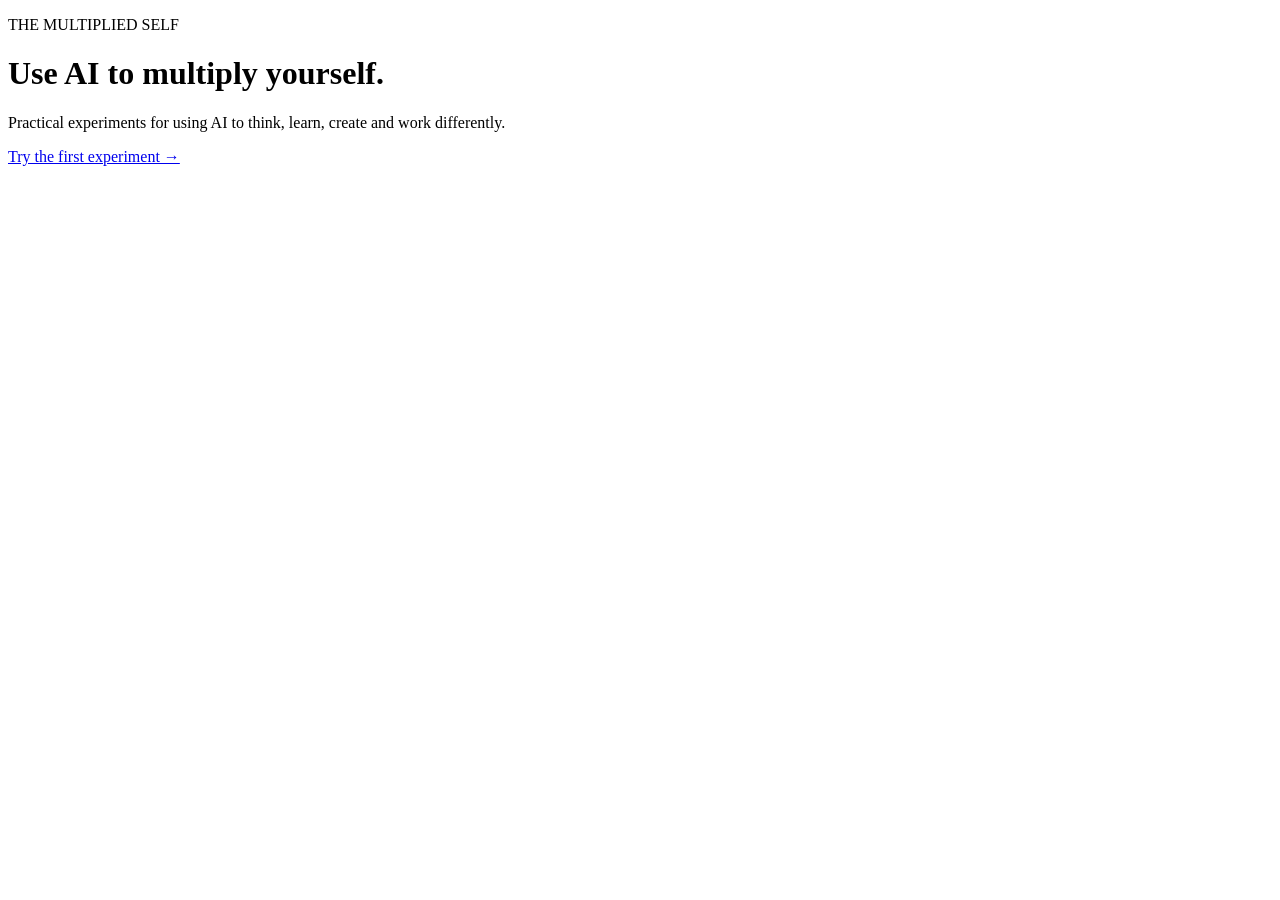
==== index.html @ 99773d4c "Create index.html" ====
<!DOCTYPE html>
<html lang="en">
<head>
  <meta charset="UTF-8">
  <meta name="viewport" content="width=device-width, initial-scale=1.0">
  <title>The Multiplied Self</title>
  <meta name="description" content="Practical experiments for using AI to multiply what you can do.">
</head>

<body>
  <main>
    <p>THE MULTIPLIED SELF</p>

    <h1>Use AI to multiply yourself.</h1>

    <p>
      Practical experiments for using AI to think, learn, create and work
      differently.
    </p>

    <p>
      <a href="/experiments/walk-and-talk/">
        Try the first experiment →
      </a>
    </p>
  </main>
</body>
</html>
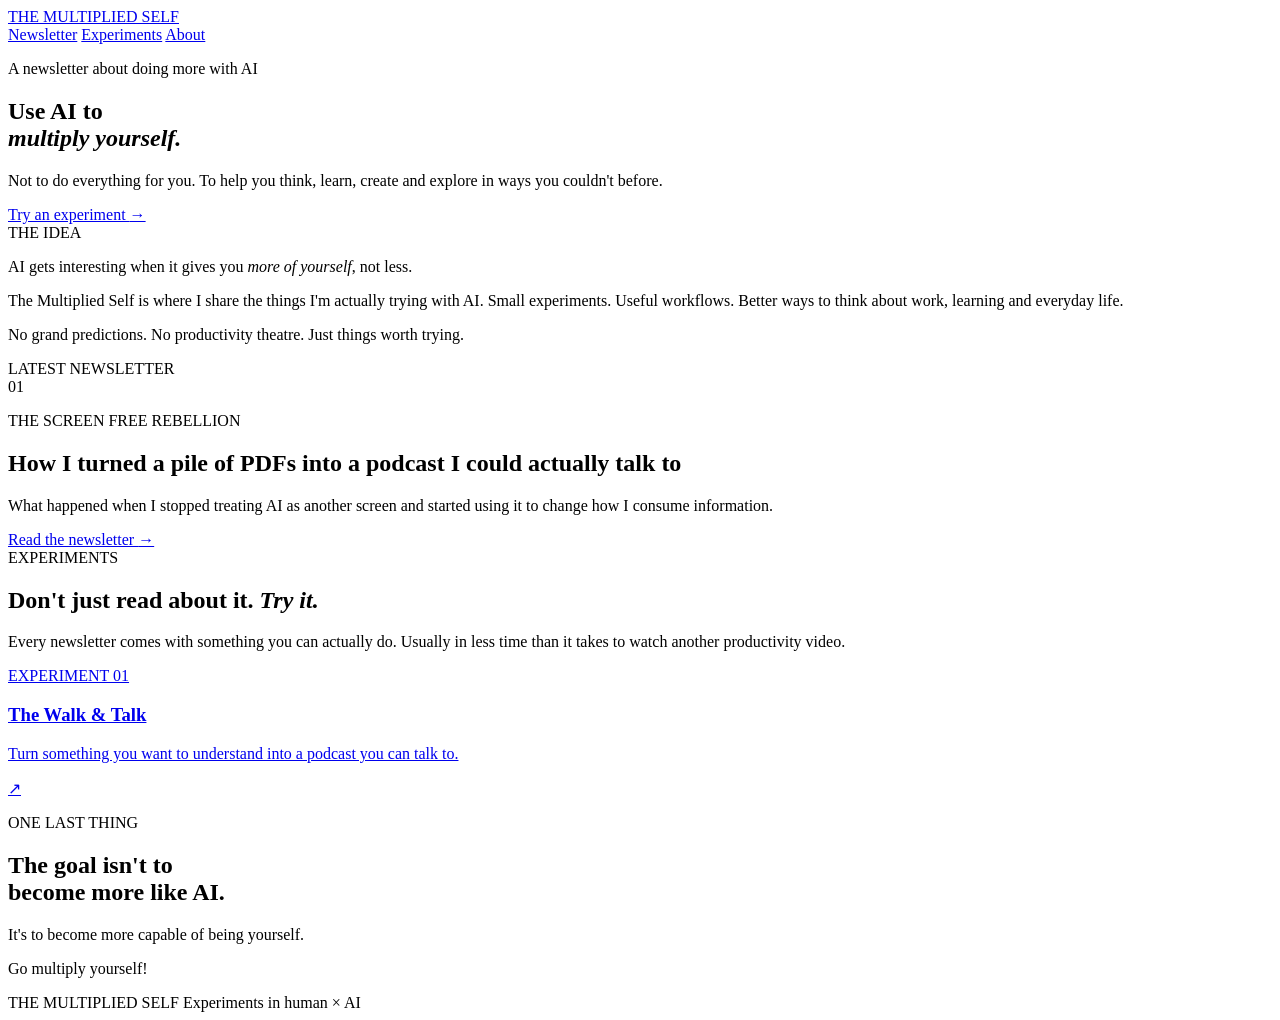
==== commit ed29ba1e: "Update index.html" ====
--- a/index.html
+++ b/index.html
@@ -3,26 +3,180 @@
 <head>
   <meta charset="UTF-8">
   <meta name="viewport" content="width=device-width, initial-scale=1.0">
+
   <title>The Multiplied Self</title>
-  <meta name="description" content="Practical experiments for using AI to multiply what you can do.">
+
+  <meta
+    name="description"
+    content="Practical experiments for using AI to think, learn, create and work differently."
+  >
+
+  <link rel="stylesheet" href="/css/styles.css">
 </head>
 
 <body>
+
+  <header class="site-header">
+    <a href="/" class="logo">THE MULTIPLIED SELF</a>
+
+    <nav class="nav">
+      <a href="#newsletter">Newsletter</a>
+      <a href="#experiments">Experiments</a>
+      <a href="#about">About</a>
+    </nav>
+  </header>
+
+
   <main>
-    <p>THE MULTIPLIED SELF</p>
 
-    <h1>Use AI to multiply yourself.</h1>
+    <section class="hero">
+      <p class="eyebrow">A newsletter about doing more with AI</p>
 
-    <p>
-      Practical experiments for using AI to think, learn, create and work
-      differently.
-    </p>
+      <h1>
+        Use AI to<br>
+        <em>multiply yourself.</em>
+      </h1>
 
-    <p>
-      <a href="/experiments/walk-and-talk/">
-        Try the first experiment →
+      <p class="hero-text">
+        Not to do everything for you.
+        To help you think, learn, create and explore
+        in ways you couldn't before.
+      </p>
+
+      <a href="/experiments/walk-and-talk/" class="button">
+        Try an experiment <span>→</span>
       </a>
-    </p>
+    </section>
+
+
+    <section class="intro" id="about">
+
+      <div class="section-label">THE IDEA</div>
+
+      <div class="intro-content">
+        <p class="large-text">
+          AI gets interesting when it gives you
+          <em>more of yourself</em>, not less.
+        </p>
+
+        <p>
+          The Multiplied Self is where I share the things I'm
+          actually trying with AI. Small experiments. Useful
+          workflows. Better ways to think about work, learning
+          and everyday life.
+        </p>
+
+        <p>
+          No grand predictions. No productivity theatre.
+          Just things worth trying.
+        </p>
+      </div>
+
+    </section>
+
+
+    <section class="featured" id="newsletter">
+
+      <div class="section-label">LATEST NEWSLETTER</div>
+
+      <article class="feature-card">
+
+        <div class="feature-number">01</div>
+
+        <div class="feature-content">
+
+          <p class="eyebrow">THE SCREEN FREE REBELLION</p>
+
+          <h2>
+            How I turned a pile of PDFs
+            into a podcast I could actually
+            talk to
+          </h2>
+
+          <p>
+            What happened when I stopped treating AI
+            as another screen and started using it
+            to change how I consume information.
+          </p>
+
+          <a href="/newsletter/screen-free-rebellion/" class="text-link">
+            Read the newsletter <span>→</span>
+          </a>
+
+        </div>
+
+      </article>
+
+    </section>
+
+
+    <section class="experiments" id="experiments">
+
+      <div class="section-label">EXPERIMENTS</div>
+
+      <div class="experiments-header">
+        <h2>
+          Don't just read about it.
+          <em>Try it.</em>
+        </h2>
+
+        <p>
+          Every newsletter comes with something you can
+          actually do. Usually in less time than it takes
+          to watch another productivity video.
+        </p>
+      </div>
+
+
+      <a href="/experiments/walk-and-talk/" class="experiment-card">
+
+        <div>
+          <p class="experiment-number">EXPERIMENT 01</p>
+
+          <h3>The Walk &amp; Talk</h3>
+
+          <p>
+            Turn something you want to understand
+            into a podcast you can talk to.
+          </p>
+        </div>
+
+        <span class="experiment-arrow">↗</span>
+
+      </a>
+
+    </section>
+
+
+    <section class="closing">
+
+      <p class="eyebrow">ONE LAST THING</p>
+
+      <h2>
+        The goal isn't to<br>
+        become more like AI.
+      </h2>
+
+      <p>
+        It's to become more capable of being yourself.
+      </p>
+
+      <div class="closing-line"></div>
+
+      <p class="signoff">Go multiply yourself!</p>
+
+    </section>
+
   </main>
+
+
+  <footer class="site-footer">
+
+    <span>THE MULTIPLIED SELF</span>
+
+    <span>Experiments in human × AI</span>
+
+  </footer>
+
 </body>
 </html>
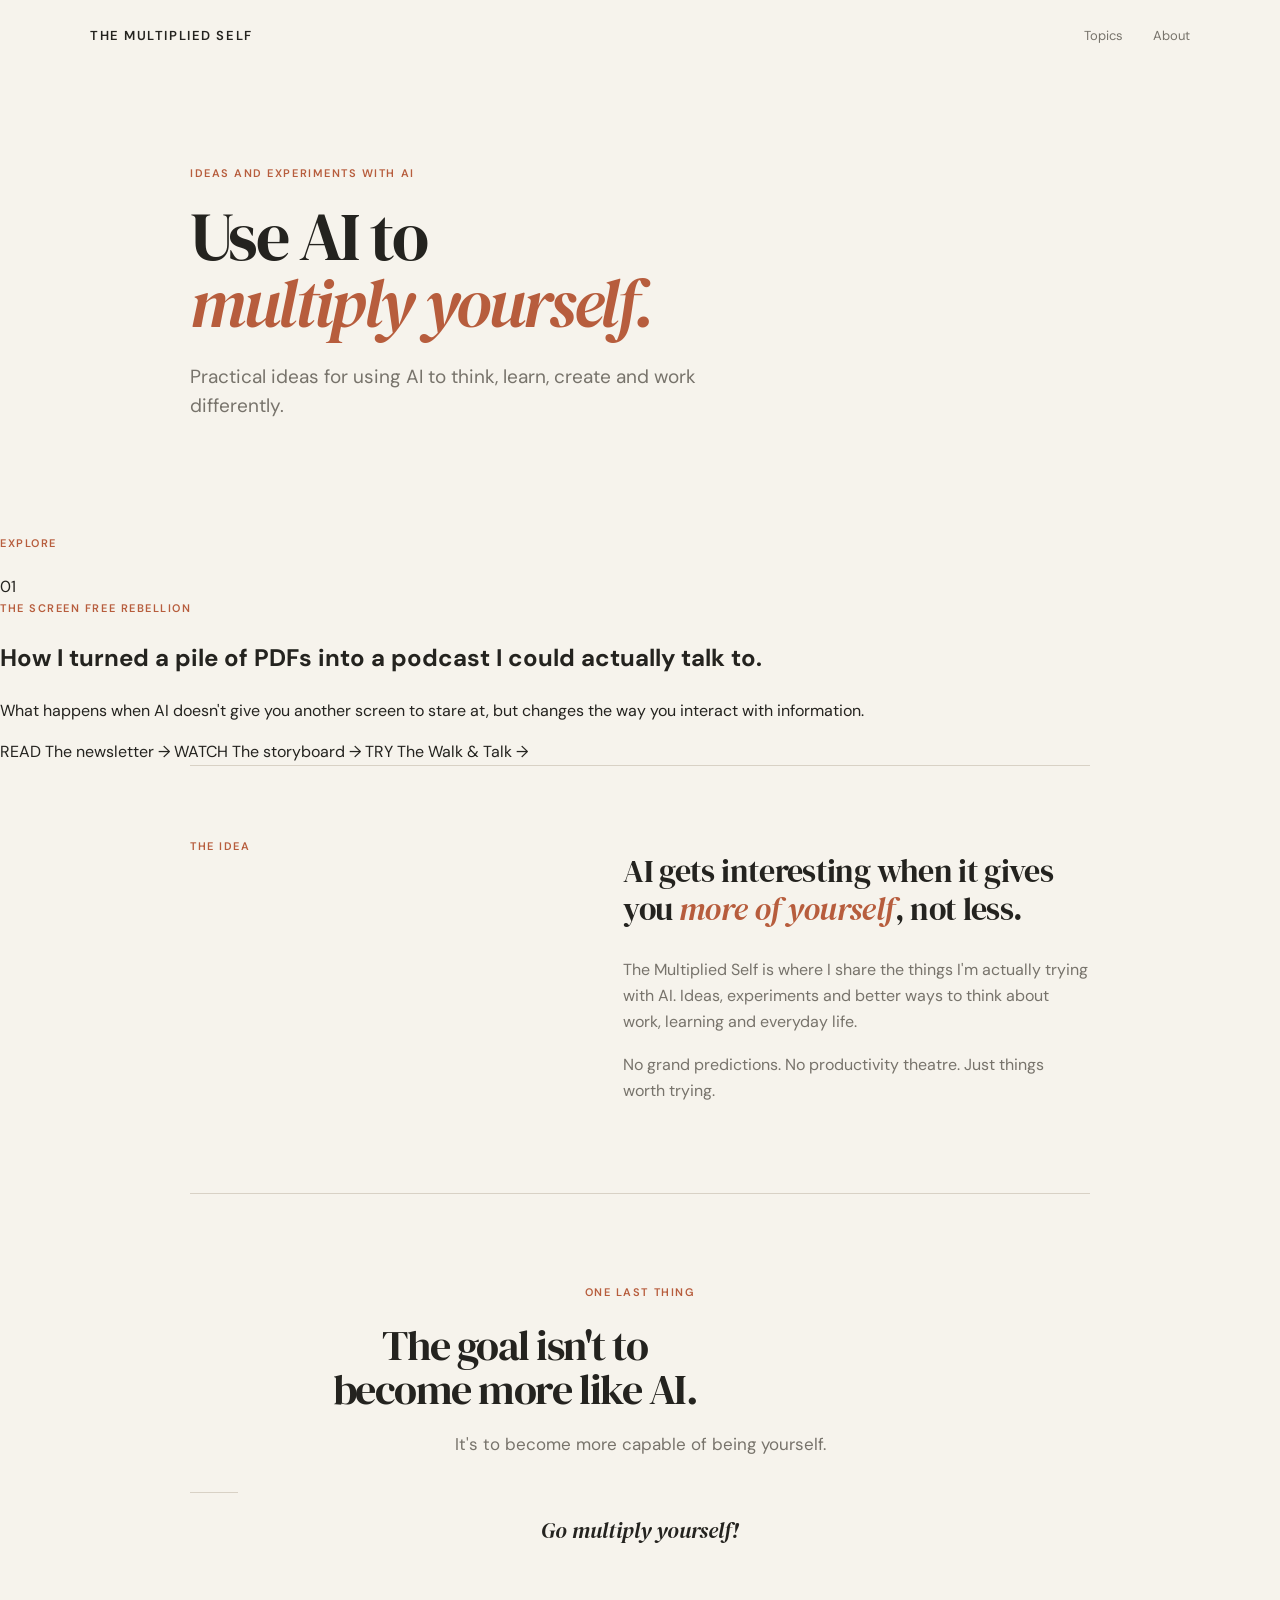
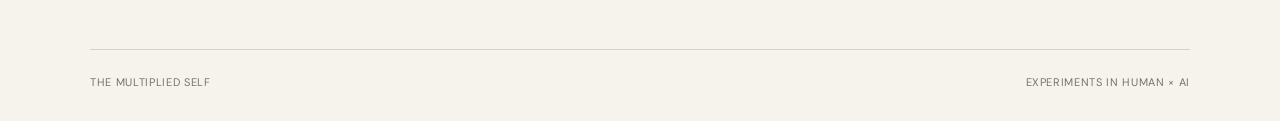
==== commit 1c391356: "Update index.html" ====
--- a/index.html
+++ b/index.html
@@ -8,7 +8,7 @@
 
   <meta
     name="description"
-    content="Practical experiments for using AI to think, learn, create and work differently."
+    content="Practical ideas and experiments for using AI to think, learn, create and work differently."
   >
 
   <link rel="stylesheet" href="/css/styles.css">
@@ -17,20 +17,30 @@
 <body>
 
   <header class="site-header">
-    <a href="/" class="logo">THE MULTIPLIED SELF</a>
+
+    <a href="/" class="logo">
+      THE MULTIPLIED SELF
+    </a>
 
     <nav class="nav">
-      <a href="#newsletter">Newsletter</a>
-      <a href="#experiments">Experiments</a>
+      <a href="#topics">Topics</a>
       <a href="#about">About</a>
     </nav>
+
   </header>
 
 
   <main>
 
+    <!-- =========================================
+         HERO
+         ========================================= -->
+
     <section class="hero">
-      <p class="eyebrow">A newsletter about doing more with AI</p>
+
+      <p class="eyebrow">
+        Ideas and experiments with AI
+      </p>
 
       <h1>
         Use AI to<br>
@@ -38,31 +48,162 @@
       </h1>
 
       <p class="hero-text">
-        Not to do everything for you.
-        To help you think, learn, create and explore
-        in ways you couldn't before.
-      </p>
-
-      <a href="/experiments/walk-and-talk/" class="button">
-        Try an experiment <span>→</span>
-      </a>
-    </section>
-
+        Practical ideas for using AI to think, learn,
+        create and work differently.
+      </p>
+
+    </section>
+
+
+    <!-- =========================================
+         TOPICS
+         ========================================= -->
+
+    <section class="topics" id="topics">
+
+      <div class="section-label">
+        EXPLORE
+      </div>
+
+
+      <!-- TOPIC 01 -->
+
+      <article class="topic">
+
+        <div class="topic-header">
+
+          <span class="topic-number">
+            01
+          </span>
+
+          <div>
+
+            <p class="eyebrow">
+              THE SCREEN FREE REBELLION
+            </p>
+
+            <h2>
+              How I turned a pile of PDFs
+              into a podcast I could actually
+              talk to.
+            </h2>
+
+            <p class="topic-description">
+              What happens when AI doesn't give you
+              another screen to stare at, but changes
+              the way you interact with information.
+            </p>
+
+          </div>
+
+        </div>
+
+
+        <div class="topic-actions">
+
+          <a
+            href="/newsletter/screen-free-rebellion/"
+            class="topic-action"
+          >
+
+            <span class="action-type">
+              READ
+            </span>
+
+            <span class="action-title">
+              The newsletter
+            </span>
+
+            <span class="action-arrow">
+              →
+            </span>
+
+          </a>
+
+
+          <a
+            href="#"
+            class="topic-action topic-watch"
+          >
+
+            <span class="action-type">
+              WATCH
+            </span>
+
+            <span class="action-title">
+              The storyboard
+            </span>
+
+            <span class="action-arrow">
+              →
+            </span>
+
+          </a>
+
+
+          <a
+            href="/experiments/walk-and-talk/"
+            class="topic-action"
+          >
+
+            <span class="action-type">
+              TRY
+            </span>
+
+            <span class="action-title">
+              The Walk &amp; Talk
+            </span>
+
+            <span class="action-arrow">
+              →
+            </span>
+
+          </a>
+
+        </div>
+
+      </article>
+
+
+      <!--
+        FUTURE TOPICS GO HERE.
+
+        Each new topic follows the same structure:
+
+        TOPIC NUMBER
+        TOPIC NAME
+        SHORT DESCRIPTION
+
+        READ
+        WATCH
+        TRY
+      -->
+
+
+    </section>
+
+
+    <!-- =========================================
+         ABOUT
+         ========================================= -->
 
     <section class="intro" id="about">
 
-      <div class="section-label">THE IDEA</div>
+      <div class="section-label">
+        THE IDEA
+      </div>
 
       <div class="intro-content">
+
         <p class="large-text">
           AI gets interesting when it gives you
           <em>more of yourself</em>, not less.
         </p>
 
         <p>
-          The Multiplied Self is where I share the things I'm
-          actually trying with AI. Small experiments. Useful
-          workflows. Better ways to think about work, learning
+          The Multiplied Self is where I share the things
+          I'm actually trying with AI. Ideas, experiments
+          and better ways to think about work, learning
           and everyday life.
         </p>
 
@@ -70,87 +211,21 @@
           No grand predictions. No productivity theatre.
           Just things worth trying.
         </p>
+
       </div>
 
     </section>
 
 
-    <section class="featured" id="newsletter">
-
-      <div class="section-label">LATEST NEWSLETTER</div>
-
-      <article class="feature-card">
-
-        <div class="feature-number">01</div>
-
-        <div class="feature-content">
-
-          <p class="eyebrow">THE SCREEN FREE REBELLION</p>
-
-          <h2>
-            How I turned a pile of PDFs
-            into a podcast I could actually
-            talk to
-          </h2>
-
-          <p>
-            What happened when I stopped treating AI
-            as another screen and started using it
-            to change how I consume information.
-          </p>
-
-          <a href="/newsletter/screen-free-rebellion/" class="text-link">
-            Read the newsletter <span>→</span>
-          </a>
-
-        </div>
-
-      </article>
-
-    </section>
-
-
-    <section class="experiments" id="experiments">
-
-      <div class="section-label">EXPERIMENTS</div>
-
-      <div class="experiments-header">
-        <h2>
-          Don't just read about it.
-          <em>Try it.</em>
-        </h2>
-
-        <p>
-          Every newsletter comes with something you can
-          actually do. Usually in less time than it takes
-          to watch another productivity video.
-        </p>
-      </div>
-
-
-      <a href="/experiments/walk-and-talk/" class="experiment-card">
-
-        <div>
-          <p class="experiment-number">EXPERIMENT 01</p>
-
-          <h3>The Walk &amp; Talk</h3>
-
-          <p>
-            Turn something you want to understand
-            into a podcast you can talk to.
-          </p>
-        </div>
-
-        <span class="experiment-arrow">↗</span>
-
-      </a>
-
-    </section>
-
+    <!-- =========================================
+         CLOSING
+         ========================================= -->
 
     <section class="closing">
 
-      <p class="eyebrow">ONE LAST THING</p>
+      <p class="eyebrow">
+        ONE LAST THING
+      </p>
 
       <h2>
         The goal isn't to<br>
@@ -163,7 +238,9 @@
 
       <div class="closing-line"></div>
 
-      <p class="signoff">Go multiply yourself!</p>
+      <p class="signoff">
+        Go multiply yourself!
+      </p>
 
     </section>
 
@@ -172,9 +249,13 @@
 
   <footer class="site-footer">
 
-    <span>THE MULTIPLIED SELF</span>
-
-    <span>Experiments in human × AI</span>
+    <span>
+      THE MULTIPLIED SELF
+    </span>
+
+    <span>
+      Experiments in human × AI
+    </span>
 
   </footer>
 
--- a/css/styles.css
+++ b/css/styles.css
@@ -0,0 +1,1361 @@
+@import url('https://fonts.googleapis.com/css2?family=DM+Sans:wght@400;500;600&family=DM+Serif+Display:ital@0;1&display=swap');
+
+
+:root {
+  --ink: #24231f;
+  --muted: #77736b;
+  --paper: #f6f3ec;
+  --warm: #e9dfcf;
+  --accent: #b75d3d;
+  --line: #d8d1c5;
+  --white: #fffdf8;
+}
+
+
+* {
+  box-sizing: border-box;
+}
+
+
+html {
+  scroll-behavior: smooth;
+}
+
+
+body {
+  margin: 0;
+  background: var(--paper);
+  color: var(--ink);
+  font-family: "DM Sans", sans-serif;
+  line-height: 1.6;
+}
+
+
+a {
+  color: inherit;
+  text-decoration: none;
+}
+
+
+.site-header {
+  width: min(1180px, calc(100% - 48px));
+  margin: 0 auto;
+  padding: 28px 0;
+
+  display: flex;
+  align-items: center;
+  justify-content: space-between;
+}
+
+
+.logo {
+  font-size: 13px;
+  font-weight: 600;
+  letter-spacing: 0.12em;
+}
+
+
+.nav {
+  display: flex;
+  gap: 30px;
+
+  font-size: 13px;
+  color: var(--muted);
+}
+
+
+.nav a:hover {
+  color: var(--ink);
+}
+
+
+.hero {
+  width: min(1180px, calc(100% - 48px));
+  margin: 0 auto;
+  padding: 120px 0 150px;
+}
+
+
+.eyebrow,
+.section-label,
+.experiment-number {
+  margin: 0 0 22px;
+
+  font-size: 11px;
+  font-weight: 600;
+  letter-spacing: 0.14em;
+  text-transform: uppercase;
+  color: var(--accent);
+}
+
+
+.hero h1 {
+  max-width: 850px;
+  margin: 0;
+
+  font-family: "DM Serif Display", serif;
+  font-size: clamp(64px, 9vw, 128px);
+  font-weight: 400;
+  line-height: 0.94;
+  letter-spacing: -0.035em;
+}
+
+
+.hero h1 em,
+.intro em,
+.experiments-header em {
+  color: var(--accent);
+}
+
+
+.hero-text {
+  max-width: 530px;
+  margin: 42px 0;
+
+  font-size: 20px;
+  line-height: 1.55;
+  color: var(--muted);
+}
+
+
+.button {
+  display: inline-flex;
+  gap: 18px;
+  align-items: center;
+
+  padding: 14px 20px;
+
+  background: var(--ink);
+  color: var(--white);
+
+  font-size: 13px;
+  font-weight: 600;
+
+  transition: transform 180ms ease;
+}
+
+
+.button:hover {
+  transform: translateY(-2px);
+}
+
+
+.button span,
+.text-link span {
+  font-size: 18px;
+}
+
+
+.intro,
+.featured,
+.experiments {
+  width: min(1180px, calc(100% - 48px));
+  margin: 0 auto;
+}
+
+
+.intro {
+  display: grid;
+  grid-template-columns: 1fr 2fr;
+  gap: 80px;
+
+  padding: 100px 0;
+  border-top: 1px solid var(--line);
+}
+
+
+.intro-content {
+  max-width: 680px;
+}
+
+
+.large-text {
+  margin: 0 0 35px;
+
+  font-family: "DM Serif Display", serif;
+  font-size: clamp(36px, 5vw, 64px);
+  line-height: 1.05;
+}
+
+
+.intro-content p:not(.large-text) {
+  max-width: 560px;
+
+  color: var(--muted);
+  font-size: 16px;
+}
+
+
+.featured {
+  padding: 100px 0;
+  border-top: 1px solid var(--line);
+}
+
+
+.feature-card {
+  display: grid;
+  grid-template-columns: 150px 1fr;
+  gap: 50px;
+
+  padding: 60px;
+
+  background: var(--warm);
+}
+
+
+.feature-number {
+  font-family: "DM Serif Display", serif;
+  font-size: 56px;
+  line-height: 1;
+}
+
+
+.feature-content {
+  max-width: 760px;
+}
+
+
+.feature-content h2 {
+  margin: 0 0 25px;
+
+  font-family: "DM Serif Display", serif;
+  font-size: clamp(38px, 5vw, 68px);
+  font-weight: 400;
+  line-height: 1.03;
+}
+
+
+.feature-content p:not(.eyebrow) {
+  max-width: 560px;
+  margin-bottom: 30px;
+
+  color: var(--muted);
+}
+
+
+.text-link {
+  display: inline-flex;
+  gap: 12px;
+  align-items: center;
+
+  font-size: 13px;
+  font-weight: 600;
+
+  border-bottom: 1px solid var(--ink);
+  padding-bottom: 5px;
+}
+
+
+.experiments {
+  padding: 100px 0;
+  border-top: 1px solid var(--line);
+}
+
+
+.experiments-header {
+  display: grid;
+  grid-template-columns: 1fr 1fr;
+  gap: 80px;
+
+  margin-bottom: 60px;
+}
+
+
+.experiments-header h2 {
+  margin: 0;
+
+  font-family: "DM Serif Display", serif;
+  font-size: clamp(42px, 6vw, 76px);
+  font-weight: 400;
+  line-height: 1;
+}
+
+
+.experiments-header p {
+  max-width: 480px;
+  margin: 0;
+
+  align-self: end;
+
+  color: var(--muted);
+}
+
+
+.experiment-card {
+  display: flex;
+  align-items: center;
+  justify-content: space-between;
+
+  padding: 42px 0;
+
+  border-top: 1px solid var(--line);
+  border-bottom: 1px solid var(--line);
+
+  transition: padding 180ms ease;
+}
+
+
+.experiment-card:hover {
+  padding-left: 12px;
+  padding-right: 12px;
+}
+
+
+.experiment-card h3 {
+  margin: 0 0 8px;
+
+  font-family: "DM Serif Display", serif;
+  font-size: 46px;
+  font-weight: 400;
+}
+
+
+.experiment-card p:not(.experiment-number) {
+  max-width: 500px;
+  margin: 0;
+
+  color: var(--muted);
+}
+
+
+.experiment-arrow {
+  font-size: 30px;
+}
+
+
+.closing {
+  width: min(1180px, calc(100% - 48px));
+  margin: 0 auto;
+
+  padding: 150px 0 130px;
+
+  text-align: center;
+}
+
+
+.closing h2 {
+  margin: 0;
+
+  font-family: "DM Serif Display", serif;
+  font-size: clamp(48px, 7vw, 88px);
+  font-weight: 400;
+  line-height: 0.98;
+}
+
+
+.closing > p:not(.eyebrow):not(.signoff) {
+  margin: 35px 0;
+
+  color: var(--muted);
+  font-size: 18px;
+}
+
+
+.closing-line {
+  width: 60px;
+  height: 1px;
+
+  margin: 45px auto 25px;
+
+  background: var(--line);
+}
+
+
+.signoff {
+  font-family: "DM Serif Display", serif;
+  font-size: 24px;
+  font-style: italic;
+}
+
+
+.site-footer {
+  width: min(1180px, calc(100% - 48px));
+  margin: 0 auto;
+
+  padding: 30px 0 45px;
+
+  display: flex;
+  justify-content: space-between;
+
+  border-top: 1px solid var(--line);
+
+  font-size: 11px;
+  letter-spacing: 0.08em;
+  text-transform: uppercase;
+  color: var(--muted);
+}
+
+
+@media (max-width: 700px) {
+
+  .site-header {
+    width: min(100% - 32px, 1180px);
+  }
+
+  .nav {
+    gap: 15px;
+  }
+
+  .nav a:last-child {
+    display: none;
+  }
+
+  .hero {
+    width: min(100% - 32px, 1180px);
+    padding: 80px 0 100px;
+  }
+
+  .hero h1 {
+    font-size: clamp(58px, 17vw, 90px);
+  }
+
+  .hero-text {
+    font-size: 18px;
+  }
+
+  .intro,
+  .featured,
+  .experiments {
+    width: min(100% - 32px, 1180px);
+    padding: 75px 0;
+  }
+
+  .intro {
+    display: block;
+  }
+
+  .intro .section-label {
+    margin-bottom: 40px;
+  }
+
+  .feature-card {
+    display: block;
+    padding: 35px 25px;
+  }
+
+  .feature-number {
+    margin-bottom: 45px;
+  }
+
+  .experiments-header {
+    display: block;
+  }
+
+  .experiments-header h2 {
+    margin-bottom: 35px;
+  }
+
+  .experiment-card h3 {
+    font-size: 38px;
+  }
+
+  .closing {
+    width: min(100% - 32px, 1180px);
+    padding: 100px 0;
+  }
+
+  .site-footer {
+    width: min(100% - 32px, 1180px);
+    display: block;
+  }
+
+  .site-footer span {
+    display: block;
+    margin-bottom: 10px;
+  }
+
+}
+/* =========================================
+   WALK & TALK EXPERIMENT
+   ========================================= */
+
+.experiment-hero {
+  width: min(900px, calc(100% - 48px));
+  margin: 0 auto;
+  padding: 88px 0 72px;
+}
+
+.experiment-hero h1 {
+  max-width: 760px;
+  margin: 18px 0 24px;
+  font-size: clamp(42px, 5vw, 64px);
+  line-height: 0.98;
+  letter-spacing: -0.035em;
+}
+
+.experiment-hero h1 em {
+  font-weight: 400;
+}
+
+.experiment-intro {
+  max-width: 650px;
+  margin: 0;
+  font-size: 21px;
+  line-height: 1.5;
+  color: var(--muted);
+}
+
+.experiment-meta {
+  display: flex;
+  flex-wrap: wrap;
+  gap: 10px;
+  margin-top: 30px;
+}
+
+.experiment-meta span {
+  display: inline-block;
+  padding: 7px 12px;
+  border: 1px solid var(--line);
+  border-radius: 999px;
+  font-size: 13px;
+  color: var(--muted);
+  background: rgba(255, 253, 248, 0.5);
+}
+
+
+/* =========================================
+   EXPERIMENT SECTIONS
+   ========================================= */
+
+.experiment-section {
+  width: min(900px, calc(100% - 48px));
+  margin: 0 auto;
+  border-top: 1px solid var(--line);
+}
+
+.experiment-step {
+  display: grid;
+  grid-template-columns: 52px minmax(0, 680px);
+  gap: 28px;
+  padding: 58px 0;
+  border-bottom: 1px solid var(--line);
+}
+
+.experiment-step > span {
+  padding-top: 5px;
+  font-size: 13px;
+  font-weight: 600;
+  letter-spacing: 0.08em;
+  color: var(--accent);
+}
+
+.experiment-step h2 {
+  margin: 0 0 18px;
+  font-size: 28px;
+  line-height: 1.2;
+  letter-spacing: -0.02em;
+  font-weight: 600;
+}
+
+.experiment-step p {
+  max-width: 650px;
+  margin: 0 0 18px;
+  font-size: 17px;
+  line-height: 1.65;
+  color: var(--muted);
+}
+
+.experiment-step strong {
+  color: var(--ink);
+  font-weight: 600;
+}
+
+
+/* =========================================
+   PROMPT
+   ========================================= */
+
+.prompt-box {
+  max-width: 650px;
+  margin-top: 28px;
+  padding: 22px 24px;
+  border-left: 3px solid var(--accent);
+  background: var(--warm);
+}
+
+.prompt-box strong {
+  display: block;
+  margin-bottom: 8px;
+  font-size: 13px;
+  text-transform: uppercase;
+  letter-spacing: 0.07em;
+}
+
+.prompt-box p {
+  margin: 0;
+  color: var(--ink);
+}
+
+
+/* =========================================
+   BUTTON
+   ========================================= */
+
+.experiment-step .button {
+  display: inline-flex;
+  align-items: center;
+  gap: 10px;
+  margin: 8px 0 12px;
+}
+
+.small-note {
+  font-size: 13px !important;
+  line-height: 1.5 !important;
+  color: var(--muted);
+}
+
+
+/* =========================================
+   PROMPT LIST
+   ========================================= */
+
+.prompt-list {
+  max-width: 650px;
+  margin: 28px 0;
+}
+
+.prompt-list > div {
+  display: flex;
+  align-items: flex-start;
+  gap: 14px;
+  padding: 14px 0;
+  border-top: 1px solid var(--line);
+}
+
+.prompt-list > div:last-child {
+  border-bottom: 1px solid var(--line);
+}
+
+.prompt-list span {
+  flex: 0 0 auto;
+  font-size: 16px;
+  color: var(--accent);
+}
+
+.prompt-list p {
+  margin: 0;
+  color: var(--ink);
+}
+
+
+/* =========================================
+   WALK BOX
+   ========================================= */
+
+.walk-box {
+  display: flex;
+  align-items: flex-start;
+  gap: 18px;
+  max-width: 650px;
+  margin-top: 28px;
+  padding: 24px;
+  background: var(--warm);
+}
+
+.walk-icon {
+  flex: 0 0 auto;
+  font-size: 24px;
+  color: var(--accent);
+}
+
+.walk-box strong {
+  display: block;
+  margin-bottom: 5px;
+}
+
+.walk-box p {
+  margin: 0;
+}
+
+
+/* =========================================
+   REFLECTION
+   ========================================= */
+
+.reflection {
+  max-width: 650px;
+  margin-top: 28px;
+  padding: 28px;
+  background: var(--white);
+  border: 1px solid var(--line);
+}
+
+.reflection label {
+  display: block;
+  margin: 0 0 9px;
+  font-size: 14px;
+  font-weight: 600;
+  color: var(--ink);
+}
+
+.reflection textarea {
+  width: 100%;
+  min-height: 110px;
+  margin: 0 0 26px;
+  padding: 14px;
+  resize: vertical;
+  border: 1px solid var(--line);
+  border-radius: 0;
+  background: var(--paper);
+  color: var(--ink);
+  font: inherit;
+  font-size: 15px;
+  line-height: 1.5;
+  box-sizing: border-box;
+}
+
+.reflection textarea:focus {
+  outline: 2px solid var(--accent);
+  outline-offset: 1px;
+}
+
+.choice-group {
+  display: flex;
+  gap: 8px;
+  margin-bottom: 24px;
+}
+
+.choice-group button {
+  padding: 9px 18px;
+  border: 1px solid var(--line);
+  border-radius: 999px;
+  background: transparent;
+  color: var(--ink);
+  cursor: pointer;
+  font: inherit;
+  font-size: 14px;
+}
+
+.choice-group button:hover,
+.choice-group button.selected {
+  background: var(--ink);
+  border-color: var(--ink);
+  color: var(--white);
+}
+
+.saved-message {
+  display: none;
+  margin: 14px 0 0 !important;
+  font-size: 13px !important;
+  color: var(--accent) !important;
+}
+
+.saved-message.visible {
+  display: block;
+}
+
+
+/* =========================================
+   INSIGHT
+   ========================================= */
+
+.experiment-insight {
+  width: min(900px, calc(100% - 48px));
+  margin: 0 auto;
+  padding: 88px 0;
+}
+
+.experiment-insight h2 {
+  max-width: 700px;
+  margin: 18px 0 32px;
+  font-size: clamp(34px, 4vw, 48px);
+  line-height: 1.05;
+  letter-spacing: -0.03em;
+}
+
+.experiment-insight > p:last-child {
+  max-width: 650px;
+  margin: 30px 0 0;
+  font-size: 17px;
+  line-height: 1.65;
+  color: var(--muted);
+}
+
+.flow {
+  display: flex;
+  flex-wrap: wrap;
+  align-items: center;
+  gap: 8px;
+  max-width: 750px;
+  font-size: 14px;
+  color: var(--muted);
+}
+
+.flow span:nth-child(even) {
+  color: var(--accent);
+}
+
+
+/* =========================================
+   GO DEEPER
+   ========================================= */
+
+.go-deeper {
+  width: min(900px, calc(100% - 48px));
+  margin: 0 auto;
+  padding: 58px 0;
+  border-top: 1px solid var(--line);
+  border-bottom: 1px solid var(--line);
+}
+
+.go-deeper h2 {
+  margin: 16px 0 12px;
+  font-size: 28px;
+  line-height: 1.2;
+}
+
+.go-deeper p {
+  max-width: 650px;
+  margin: 0 0 10px;
+  font-size: 17px;
+  line-height: 1.6;
+  color: var(--muted);
+}
+
+
+/* =========================================
+   END
+   ========================================= */
+
+.experiment-end {
+  width: min(900px, calc(100% - 48px));
+  margin: 0 auto;
+  padding: 90px 0 110px;
+}
+
+.experiment-end h2 {
+  max-width: 700px;
+  margin: 18px 0 32px;
+  font-size: clamp(36px, 4vw, 52px);
+  line-height: 1.05;
+  letter-spacing: -0.03em;
+}
+
+
+/* =========================================
+   MOBILE
+   ========================================= */
+
+@media (max-width: 700px) {
+
+  .site-header {
+    width: calc(100% - 32px);
+    padding: 20px 0;
+  }
+
+  .logo {
+    font-size: 12px;
+  }
+
+  .nav {
+    gap: 14px;
+  }
+
+  .nav a {
+    font-size: 12px;
+  }
+
+
+  .experiment-hero {
+    width: calc(100% - 32px);
+    padding: 64px 0 52px;
+  }
+
+  .experiment-hero h1 {
+    margin: 14px 0 20px;
+    font-size: 42px;
+    line-height: 1;
+  }
+
+  .experiment-intro {
+    font-size: 18px;
+    line-height: 1.5;
+  }
+
+  .experiment-meta {
+    gap: 7px;
+    margin-top: 24px;
+  }
+
+  .experiment-meta span {
+    padding: 6px 10px;
+    font-size: 12px;
+  }
+
+
+  .experiment-section,
+  .experiment-insight,
+  .go-deeper,
+  .experiment-end {
+    width: calc(100% - 32px);
+  }
+
+
+  .experiment-step {
+    grid-template-columns: 1fr;
+    gap: 10px;
+    padding: 42px 0;
+  }
+
+  .experiment-step > span {
+    padding-top: 0;
+    font-size: 12px;
+  }
+
+  .experiment-step h2 {
+    margin-bottom: 14px;
+    font-size: 23px;
+    line-height: 1.25;
+  }
+
+  .experiment-step p {
+    font-size: 16px;
+    line-height: 1.6;
+  }
+
+
+  .prompt-box {
+    margin-top: 22px;
+    padding: 18px 20px;
+  }
+
+
+  .walk-box {
+    padding: 20px;
+  }
+
+
+  .reflection {
+    padding: 20px;
+  }
+
+  .reflection textarea {
+    min-height: 100px;
+  }
+
+  .choice-group {
+    flex-wrap: wrap;
+  }
+
+
+  .experiment-insight {
+    padding: 64px 0;
+  }
+
+  .experiment-insight h2 {
+    font-size: 34px;
+    line-height: 1.08;
+  }
+
+  .flow {
+    gap: 6px;
+    font-size: 13px;
+  }
+
+
+  .go-deeper {
+    padding: 44px 0;
+  }
+
+  .go-deeper h2 {
+    font-size: 24px;
+  }
+
+
+  .experiment-end {
+    padding: 70px 0 80px;
+  }
+
+  .experiment-end h2 {
+    font-size: 36px;
+  }
+
+}
+/* =========================================
+   HOMEPAGE EDITORIAL REFINEMENT
+   ========================================= */
+
+.site-header {
+  width: min(1100px, calc(100% - 48px));
+  margin: 0 auto;
+  padding: 26px 0;
+}
+
+
+/* =========================================
+   HOMEPAGE HERO
+   ========================================= */
+
+.hero {
+  width: min(900px, calc(100% - 48px));
+  margin: 0 auto;
+  padding: 92px 0 84px;
+}
+
+.hero h1 {
+  max-width: 760px;
+  margin: 18px 0 24px;
+  font-size: clamp(48px, 5.5vw, 68px);
+  line-height: 0.98;
+  letter-spacing: -0.04em;
+}
+
+.hero-text {
+  max-width: 600px;
+  margin: 0 0 30px;
+  font-size: 19px;
+  line-height: 1.55;
+  color: var(--muted);
+}
+
+
+/* =========================================
+   IDEA
+   ========================================= */
+
+.intro {
+  width: min(900px, calc(100% - 48px));
+  margin: 0 auto;
+  padding: 72px 0;
+  border-top: 1px solid var(--line);
+}
+
+.intro-content {
+  max-width: 680px;
+  margin-left: 80px;
+}
+
+.intro .large-text {
+  margin: 14px 0 28px;
+  font-size: 32px;
+  line-height: 1.2;
+  letter-spacing: -0.02em;
+}
+
+.intro-content > p:not(.large-text) {
+  max-width: 620px;
+  margin: 0 0 16px;
+  font-size: 16px;
+  line-height: 1.65;
+  color: var(--muted);
+}
+
+
+/* =========================================
+   NEWSLETTER LIST
+   ========================================= */
+
+.featured {
+  width: min(900px, calc(100% - 48px));
+  margin: 0 auto;
+  padding: 72px 0;
+  border-top: 1px solid var(--line);
+}
+
+.feature-card {
+  display: grid;
+  grid-template-columns: 60px minmax(0, 1fr);
+  gap: 28px;
+  margin-top: 24px;
+  padding: 32px 0;
+  border-bottom: 1px solid var(--line);
+  background: transparent;
+}
+
+.feature-number {
+  padding-top: 4px;
+  font-size: 13px;
+  font-weight: 600;
+  letter-spacing: 0.08em;
+  color: var(--accent);
+}
+
+.feature-content {
+  max-width: 700px;
+}
+
+.feature-content .eyebrow {
+  margin-bottom: 12px;
+}
+
+.feature-content h2 {
+  max-width: 680px;
+  margin: 0 0 16px;
+  font-size: 30px;
+  line-height: 1.18;
+  letter-spacing: -0.025em;
+}
+
+.feature-content > p {
+  max-width: 620px;
+  margin: 0 0 20px;
+  font-size: 16px;
+  line-height: 1.6;
+  color: var(--muted);
+}
+
+
+/* =========================================
+   EXPERIMENTS
+   ========================================= */
+
+.experiments {
+  width: min(900px, calc(100% - 48px));
+  margin: 0 auto;
+  padding: 72px 0;
+  border-top: 1px solid var(--line);
+}
+
+.experiments-header {
+  display: grid;
+  grid-template-columns: minmax(0, 1fr) minmax(240px, 320px);
+  gap: 60px;
+  align-items: end;
+  margin: 18px 0 34px;
+}
+
+.experiments-header h2 {
+  margin: 0;
+  font-size: 36px;
+  line-height: 1.08;
+  letter-spacing: -0.03em;
+}
+
+.experiments-header p {
+  margin: 0;
+  font-size: 15px;
+  line-height: 1.6;
+  color: var(--muted);
+}
+
+.experiment-card {
+  display: grid;
+  grid-template-columns: minmax(0, 1fr) auto;
+  gap: 30px;
+  align-items: center;
+  padding: 26px 0;
+  border-top: 1px solid var(--line);
+  text-decoration: none;
+  color: inherit;
+}
+
+.experiment-card h3 {
+  margin: 7px 0 8px;
+  font-size: 24px;
+  line-height: 1.2;
+  letter-spacing: -0.015em;
+}
+
+.experiment-card p:last-child {
+  max-width: 600px;
+  margin: 0;
+  font-size: 16px;
+  line-height: 1.55;
+  color: var(--muted);
+}
+
+.experiment-number {
+  margin: 0;
+  font-size: 11px;
+  font-weight: 600;
+  letter-spacing: 0.09em;
+  color: var(--accent);
+}
+
+.experiment-arrow {
+  font-size: 22px;
+  color: var(--accent);
+}
+
+
+/* =========================================
+   CLOSING
+   ========================================= */
+
+.closing {
+  width: min(900px, calc(100% - 48px));
+  margin: 0 auto;
+  padding: 90px 0 100px;
+  border-top: 1px solid var(--line);
+}
+
+.closing h2 {
+  max-width: 650px;
+  margin: 18px 0 20px;
+  font-size: 42px;
+  line-height: 1.05;
+  letter-spacing: -0.035em;
+}
+
+.closing > p:not(.eyebrow):not(.signoff) {
+  margin: 0;
+  font-size: 17px;
+  line-height: 1.6;
+  color: var(--muted);
+}
+
+.closing-line {
+  width: 48px;
+  height: 1px;
+  margin: 34px 0 20px;
+  background: var(--line);
+}
+
+.signoff {
+  margin: 0;
+  font-family: "DM Serif Display", Georgia, serif;
+  font-size: 22px;
+}
+
+
+/* =========================================
+   FOOTER
+   ========================================= */
+
+.site-footer {
+  width: min(1100px, calc(100% - 48px));
+  margin: 0 auto;
+  padding: 24px 0 30px;
+  border-top: 1px solid var(--line);
+  font-size: 11px;
+  letter-spacing: 0.06em;
+  color: var(--muted);
+}
+
+
+/* =========================================
+   HOMEPAGE MOBILE
+   ========================================= */
+
+@media (max-width: 700px) {
+
+  .site-header {
+    width: calc(100% - 32px);
+    padding: 20px 0;
+  }
+
+  .logo {
+    font-size: 11px;
+  }
+
+  .nav {
+    gap: 12px;
+  }
+
+  .nav a {
+    font-size: 11px;
+  }
+
+
+  .hero {
+    width: calc(100% - 32px);
+    padding: 68px 0 58px;
+  }
+
+  .hero h1 {
+    margin: 14px 0 20px;
+    font-size: 40px;
+    line-height: 1;
+  }
+
+  .hero-text {
+    font-size: 17px;
+    line-height: 1.55;
+  }
+
+
+  .intro {
+    width: calc(100% - 32px);
+    padding: 54px 0;
+  }
+
+  .intro-content {
+    margin-left: 0;
+  }
+
+  .intro .large-text {
+    font-size: 27px;
+    line-height: 1.2;
+  }
+
+  .intro-content > p:not(.large-text) {
+    font-size: 16px;
+  }
+
+
+  .featured {
+    width: calc(100% - 32px);
+    padding: 54px 0;
+  }
+
+  .feature-card {
+    grid-template-columns: 34px minmax(0, 1fr);
+    gap: 14px;
+    padding: 24px 0;
+  }
+
+  .feature-content h2 {
+    font-size: 24px;
+    line-height: 1.22;
+  }
+
+  .feature-content > p {
+    font-size: 15px;
+  }
+
+
+  .experiments {
+    width: calc(100% - 32px);
+    padding: 54px 0;
+  }
+
+  .experiments-header {
+    grid-template-columns: 1fr;
+    gap: 16px;
+    margin-bottom: 26px;
+  }
+
+  .experiments-header h2 {
+    font-size: 29px;
+  }
+
+  .experiments-header p {
+    font-size: 15px;
+  }
+
+  .experiment-card {
+    grid-template-columns: minmax(0, 1fr) auto;
+    gap: 18px;
+    padding: 22px 0;
+  }
+
+  .experiment-card h3 {
+    font-size: 21px;
+  }
+
+  .experiment-card p:last-child {
+    font-size: 15px;
+  }
+
+
+  .closing {
+    width: calc(100% - 32px);
+    padding: 68px 0 76px;
+  }
+
+  .closing h2 {
+    font-size: 34px;
+    line-height: 1.08;
+  }
+
+  .closing > p:not(.eyebrow):not(.signoff) {
+    font-size: 16px;
+  }
+
+
+  .site-footer {
+    width: calc(100% - 32px);
+    padding-bottom: 24px;
+  }
+
+}
